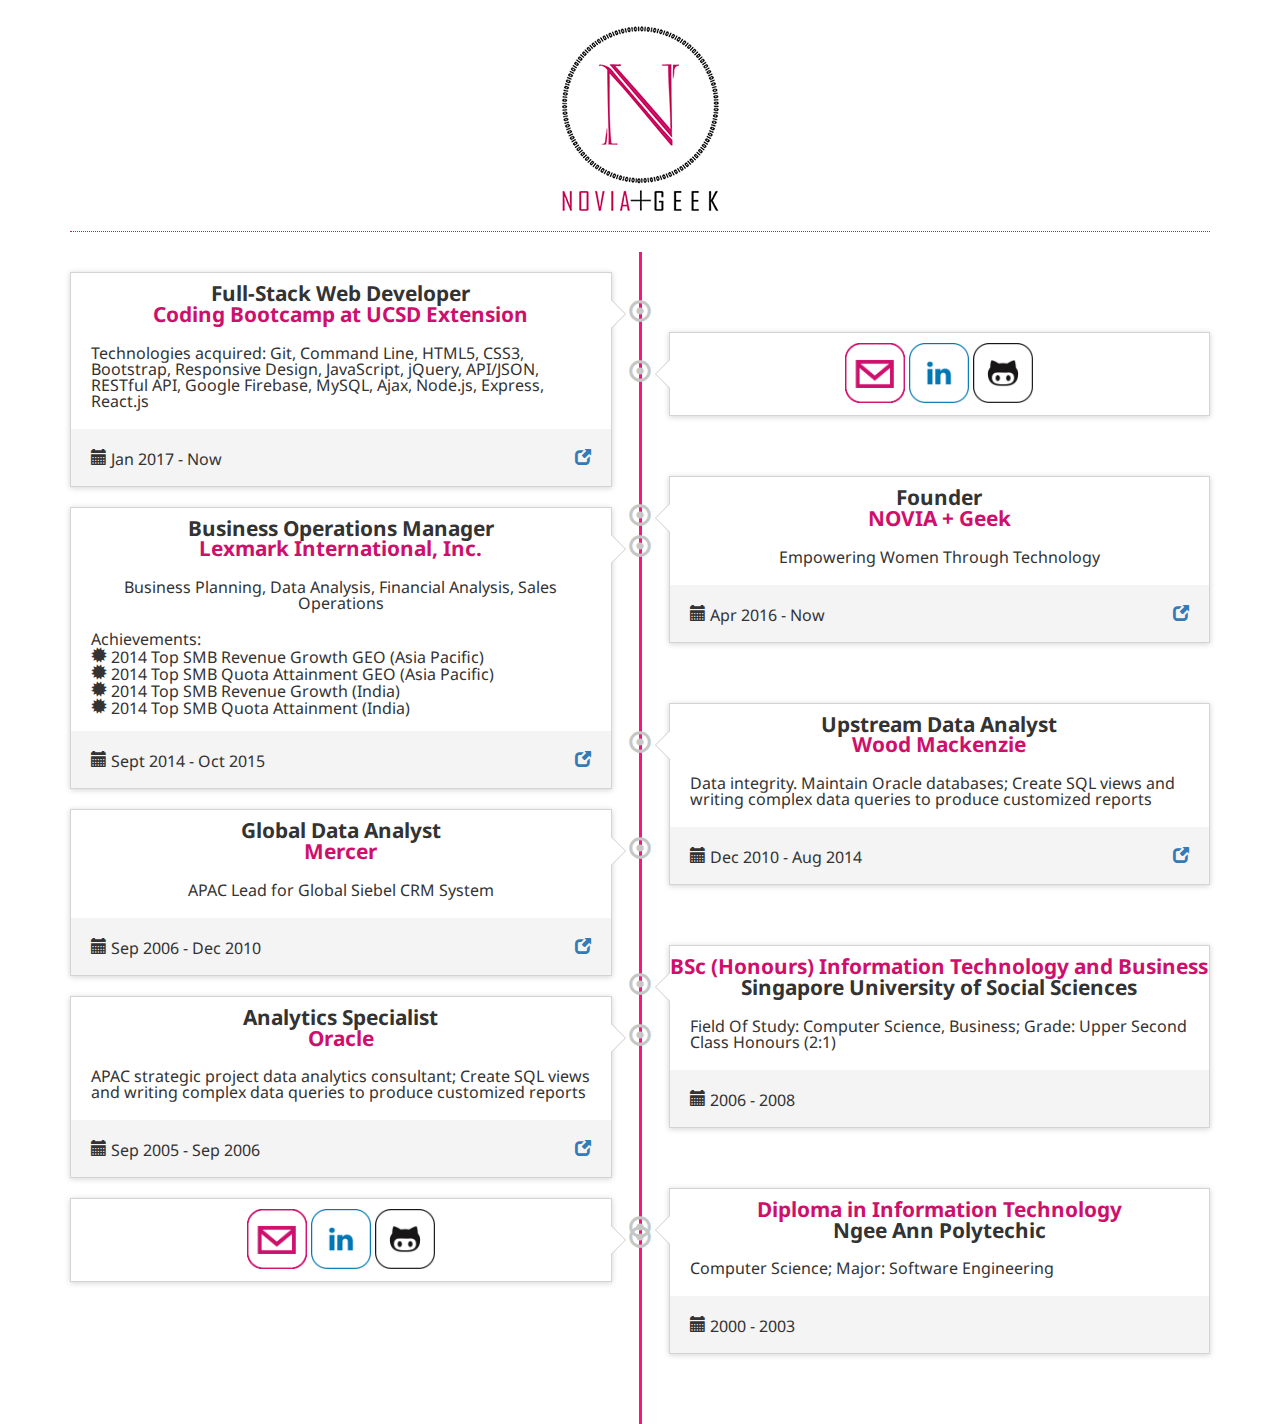
==== index.html @ 5fe635ec "updated portfolio with responsive" ====
<!DOCTYPE html>
<html>
<head>
    <title>Novia Lim</title>
    <!-- Bootstrap -->
    <link href="assets/css/bootstrap.min.css" rel="stylesheet">

    <link rel="stylesheet" type="text/css" href="assets/css/reset.css">
    <link rel="stylesheet" type="text/css" href="assets/css/style.css">
    <link rel="apple-touch-icon" sizes="180x180" href="favicons/apple-touch-icon.png">
  	<link rel="icon" type="image/png" href="favicons/favicon-32x32.png" sizes="32x32">
  	<link rel="icon" type="image/png" href="favicons/favicon-16x16.png" sizes="16x16">
  	<link rel="manifest" href="favicons/manifest.json">
  	<meta name="theme-color" content="#ffffff">

</head>
<body>

<div class="container">
    <div class="page-header text-center" style="border-bottom: 1px dotted #ce0f6c">
        <!-- <h1 id="timeline">Timeline 2.1</h1> -->
        <img class="displayed" src="assets/images/NoviaGeekLogo200.jpg" alt="NoviaGeekLogo">
    </div>
    <ul class="timeline">
        <li>
          <div class="timeline-badge primary"><a><i class="glyphicon glyphicon-record" rel="tooltip" title="Coding ninja" id=""></i></a></div>
          <div class="timeline-panel">
            <div class="timeline-heading textcenter">
            <label for='work5'>Full-Stack Web Developer <purple>Coding Bootcamp at UCSD Extension</purple></label>
              <!-- <img class="img-responsive" src="http://lorempixel.com/1600/500/sports/2" /> -->
              
            </div>
            <div class="timeline-body">
              <p>Technologies acquired: Git, Command Line, HTML5, CSS3, Bootstrap, Responsive Design, JavaScript, jQuery, API/JSON, RESTful API, Google Firebase, MySQL, Ajax, Node.js, Express, React.js</p>
              
            </div>
            
            <div class="timeline-footer">
                <i class="glyphicon glyphicon-calendar"><span> Jan 2017 - Now</span></i>
                <a class="pull-right glyphicon glyphicon-new-window"></a>
            </div>
          </div>
        </li>

        <li  class="timeline-inverted">
          <div class="timeline-badge primary"><a><i class="glyphicon glyphicon-record invert" rel="tooltip" title="Get in contact!" id=""></i></a></div>
          <div class="timeline-panel">
            
            <div class="sociallist timeline-footer textcenter">

              <a class="typeform-share link" href="https://novia29.typeform.com/to/hfpisZ" data-mode="drawer_left" style="" target="_blank" > <img class="displayed image-responsive" src="assets/images/email.png" title="Email me novialim@gmail.com" alt="emailLogo" style="width:60px;height:60px;"></a> <script> (function() { var qs, js, q, s, d = document, gi = d.getElementById, ce = d.createElement, gt = d.getElementsByTagName, id = "typef_orm_share", b = "https://s3-eu-west-1.amazonaws.com/share.typeform.com/"; if (!gi.call(d, id)) { js = ce.call(d, "script"); js.id = id; js.src = b + "share.js"; q = gt.call(d, "script")[0]; q.parentNode.insertBefore(js, q) } })() </script>
              
              <a href="https://www.linkedin.com/in/novialim/" target="blank">
                <img class="displayed image-responsive" src="assets/images/linkedin.png" alt="Linkedin" style="width: 60px">
              </a>
              <a href="https://github.com/novialim" target="blank">
                <img class="displayed image-responsive" src="assets/images/github.png" alt="Github" style="width: 60px">
              </a>
            </div>
          </div>
        </li>
       
        <li  class="timeline-inverted">
          <div class="timeline-badge primary"><a><i class="glyphicon glyphicon-record invert" rel="tooltip" title="She means business" id=""></i></a></div>
          <div class="timeline-panel">
            <div class="timeline-heading textcenter">
                <label for='work4'>Founder <purple>NOVIA + Geek</purple></label>
              
            </div>
            <div class="timeline-body textcenter">
              <p>Empowering Women Through Technology</p>
             
            </div>
            
            <div class="timeline-footer">
                <i class="glyphicon glyphicon-calendar"><span> Apr 2016 - Now</span></i>
                <a class="pull-right glyphicon glyphicon-new-window"></a>
            </div>
          </div>
        </li>
        <li>
          <div class="timeline-badge primary"><a><i class="glyphicon glyphicon-record" rel="tooltip" title="Dynamic, global information technology company." id=""></i></a></div>
          <div class="timeline-panel">
            <div class="timeline-heading textcenter">
              <label for='work3'>Business Operations Manager <purple>Lexmark International, Inc.</purple>              
            </div>
            <div class="timeline-body">
              <p class="textcenter">Business Planning, Data Analysis, Financial Analysis, Sales Operations</p>
              <pbr> Achievements: 
                <ul>
                  <li class="glyphicon glyphicon-certificate"><span> 2014 Top SMB Revenue Growth GEO (Asia Pacific)</span></li>
                  <li class="glyphicon glyphicon-certificate"><span> 2014 Top SMB Quota Attainment GEO (Asia Pacific)</span></li>
                  <li class="glyphicon glyphicon-certificate"><span> 2014 Top SMB Revenue Growth (India)</span></li>
                  <li class="glyphicon glyphicon-certificate"><span> 2014 Top SMB Quota Attainment (India)</span></li>
                </ul>
              </pbr>
              
            </div>
            
            <div class="timeline-footer">
                <i class="glyphicon glyphicon-calendar"><span> Sept 2014 - Oct 2015</span></i>
                <a class="pull-right glyphicon glyphicon-new-window"></a>
            </div>
          </div>
        </li>
        
        <li  class="timeline-inverted">
          <div class="timeline-badge primary"><a><i class="glyphicon glyphicon-record invert" rel="tooltip" title="Global leader in commercial intelligence for the energy, metals and mining industries" id=""></i></a></div>
          <div class="timeline-panel">
            <div class="timeline-heading textcenter">
              <label for='work2'>Upstream Data Analyst <purple>Wood Mackenzie</purple></label>              
            </div>

            <div class="timeline-body">
              <p>Data integrity. Maintain Oracle databases; Create SQL views and writing complex data queries to produce customized reports</p>
              
            </div>
            
            <div class="timeline-footer">
                <i class="glyphicon glyphicon-calendar"><span> Dec 2010 - Aug 2014</span></i>
                <a class="pull-right glyphicon glyphicon-new-window"></a>
            </div>
          </div>
        </li>
        <li>
          <div class="timeline-badge primary"><a><i class="glyphicon glyphicon-record" rel="tooltip" title="Global consulting leader in talent, health, retirement and investments." id=""></i></a></div>
          <div class="timeline-panel">
            <div class="timeline-heading textcenter">
              <label for='work1'>Global Data Analyst <purple>Mercer</purple></label>
              
            </div>
            <div class="timeline-body textcenter">
              <p>APAC Lead for Global Siebel CRM System</p>
              
            </div>
            
            <div class="timeline-footer">
                <i class="glyphicon glyphicon-calendar"><span> Sep 2006 - Dec 2010</span></i>
                <a class="pull-right glyphicon glyphicon-new-window"></a>
            </div>
          </div>
        </li>
        
        <li  class="timeline-inverted">
          <div class="timeline-badge primary"><a><i class="glyphicon glyphicon-record invert" rel="tooltip" title="Business & IT" id=""></i></a></div>
          <div class="timeline-panel">
            <div class="timeline-heading textcenter">
              <label for='work01'><purple>BSc (Honours) Information Technology and Business</purple>Singapore University of Social Sciences</label>
              
            </div>
            <div class="timeline-body">
              <p>
                <b>Field Of Study:</b> Computer Science, Business; <b>Grade:</b> Upper Second Class Honours (2:1)
              </p>
              
            </div>
            
            <div class="timeline-footer">
                <i class="glyphicon glyphicon-calendar"><span> 2006 - 2008</span></i>
                <!-- <a class="pull-right glyphicon glyphicon-new-window"></a> -->
            </div>
          </div>
        </li>
        
        <li  class="timeline-badge primary">
          <div class="timeline-badge primary"><a><i class="glyphicon glyphicon-record invert" rel="tooltip" title="It's more than Databases" id=""></i></a></div>
          <div class="timeline-panel">
            <div class="timeline-heading textcenter">
              <label for='work0'>Analytics Specialist <purple>Oracle</purple></label>
              
            </div>
            <div class="timeline-body">
              <p>APAC strategic project data analytics consultant; Create SQL views and writing complex data queries to produce customized reports</p>
              
            </div>
            
            <div class="timeline-footer">
                <i class="glyphicon glyphicon-calendar"><span> Sep 2005 - Sep 2006</span></i>
                <a class="pull-right glyphicon glyphicon-new-window"></a>
            </div>
          </div>
        </li>

         <li  class="timeline-inverted">
          <div class="timeline-badge primary"><a><i class="glyphicon glyphicon-record invert" rel="tooltip" title="Hello world!" id=""></i></a></div>
          <div class="timeline-panel">
            <div class="timeline-heading textcenter">
              <label for='work00'><purple>Diploma in Information Technology</purple>Ngee Ann Polytechic</label>
              
            </div>
            <div class="timeline-body">
              <p>
                Computer Science; <b>Major:</b> Software Engineering
              </p>
              
            </div>
            
            <div class="timeline-footer">
                <i class="glyphicon glyphicon-calendar"><span> 2000 - 2003</span></i>
                <!-- <a class="pull-right glyphicon glyphicon-new-window"></a> -->
            </div>
          </div>
        </li>
       
        <li>
          <div class="timeline-badge primary"><a><i class="glyphicon glyphicon-record invert" rel="tooltip" title="Get in contact!" id=""></i></a></div>
          <div class="timeline-panel">
            
            <div class="sociallist timeline-footer textcenter">

              <a class="typeform-share link" href="https://novia29.typeform.com/to/hfpisZ" data-mode="drawer_left" style="" target="_blank" > <img class="displayed image-responsive" src="assets/images/email.png" title="Email me novialim@gmail.com" alt="emailLogo" style="width:60px;height:60px;"></a> <script> (function() { var qs, js, q, s, d = document, gi = d.getElementById, ce = d.createElement, gt = d.getElementsByTagName, id = "typef_orm_share", b = "https://s3-eu-west-1.amazonaws.com/share.typeform.com/"; if (!gi.call(d, id)) { js = ce.call(d, "script"); js.id = id; js.src = b + "share.js"; q = gt.call(d, "script")[0]; q.parentNode.insertBefore(js, q) } })() </script>
              
              <a href="https://www.linkedin.com/in/novialim/" target="blank">
                <img class="displayed image-responsive" src="assets/images/linkedin.png" alt="Linkedin" style="width: 60px">
              </a>
              <a href="https://github.com/novialim" target="blank">
                <img class="displayed image-responsive" src="assets/images/github.png" alt="Github" style="width: 60px">
              </a>
            </div>
          </div>
        </li>

        <li class="clearfix" style="float: none;"></li>
    </ul>
</div>
	<!-- Bootstrap core JavaScript
    ================================================== -->
    <!-- Placed at the end of the document so the pages load faster -->
    <script type="text/javascript" src="https://ajax.googleapis.com/ajax/libs/jquery/1.11.2/jquery.min.js"></script>
    <script type="text/javascript" src="https://maxcdn.bootstrapcdn.com/bootstrap/3.3.4/js/bootstrap.min.js"></script>
    <script type="text/javascript" src="assets/js/javascript.js"></script>

</body>
</html>
---- assets/css/style.css ----
@import url(http://fonts.googleapis.com/css?family=Noto+Sans);

body {
  font-family: "Noto Sans", sans-serif;
}

.timeline {
  list-style: none;
  padding: 20px 0 20px;
  position: relative;
}
.timeline:before {
  top: 0;
  bottom: 0;
  position: absolute;
  content: " ";
  width: 3px;
  background-color: #f91383;
  left: 50%;
  margin-left: -1.5px;
}
.timeline > li {
  margin-bottom: 20px;
  position: relative;
  width: 50%;
  float: left;
  clear: left;
}
.timeline > li:before,
.timeline > li:after {
  content: " ";
  display: table;
}
.timeline > li:after {
  clear: both;
}
.timeline > li:before,
.timeline > li:after {
  content: " ";
  display: table;
}
.timeline > li:after {
  clear: both;
}
.timeline > li > .timeline-panel {
  width: 95%;
  float: left;
  border: 1px solid #d4d4d4;
  /*border-radius: 2px;*/
  /*padding: 20px;*/
  position: relative;
  -webkit-box-shadow: 0 1px 6px rgba(0, 0, 0, 0.175);
  box-shadow: 0 1px 6px rgba(0, 0, 0, 0.175);
}

.timeline > li > .timeline-panel:before {
  position: absolute;
  top: 26px;
  right: -15px;
  display: inline-block;
  border-top: 15px solid transparent;
  border-left: 15px solid #ccc;
  border-right: 0 solid #ccc;
  border-bottom: 15px solid transparent;
  content: " ";
}
.timeline > li > .timeline-panel:after {
  position: absolute;
  top: 27px;
  right: -14px;
  display: inline-block;
  border-top: 14px solid transparent;
  border-left: 14px solid #fff;
  border-right: 0 solid #fff;
  border-bottom: 14px solid transparent;
  content: " ";
}
.timeline > li > .timeline-badge {
  color: #fff;
  width: 24px;
  height: 24px;
  line-height: 50px;
  font-size: 1.4em;
  text-align: center;
  position: absolute;
  top: 16px;
  right: -12px;
  /*background-color: #999999;*/
  z-index: 100;
  /*
  border-top-right-radius: 50%;
  border-top-left-radius: 50%;
  border-bottom-right-radius: 50%;
  border-bottom-left-radius: 50%;
  */
}
.timeline > li.timeline-inverted > .timeline-panel {
  float: right;
}
.timeline > li.timeline-inverted > .timeline-panel:before {
  border-left-width: 0;
  border-right-width: 15px;
  left: -15px;
  right: auto;
}
.timeline > li.timeline-inverted > .timeline-panel:after {
  border-left-width: 0;
  border-right-width: 14px;
  left: -14px;
  right: auto;
}
.timeline-badge > a {
  color: #C5C7C5 !important;
}
.timeline-badge a:hover {
  color: #000 !important;
}
.timeline-title {
  margin-top: 0;
  color: inherit;
}
.timeline-body > p,
.timeline-body > ul {
    padding:20px;
    margin-bottom: 0;
}
.timeline-body > p + p {
  margin-top: 5px;
}

.timeline-body pbr {
  padding: 0 20px 0 20px;
  margin-top:0;
}
.timeline-body li {
  padding: 0 20px 0 20px;
  margin-top:0;
}

.timeline-body span {
  font-family: "Noto Sans", sans-serif;  
}

.timeline-panel .sociallist{
    padding:10px;
    background-color:#ffffff;
}

.timeline-footer {
    padding:20px;
    background-color:#f4f4f4;
}

.timeline-footer span {
  font-family: "Noto Sans", sans-serif;  
}

.timeline-footer > a{
    cursor: pointer;
    text-decoration: none;
}

.timeline-footer .displayed{
    cursor: pointer;
    text-decoration: none;
}

.tooltip{

    position:absolute;
    z-index:1020;
    display:block;
    visibility:visible;
    padding:5px;
    font-size:11px;
    opacity:0;
    filter:alpha(opacity=0);
    
}
.tooltip.in{
    /*opacity:0;
    filter:alpha(opacity=80);*/
    
}
.tooltip.top{
    margin-top:-2px;
}
.tooltip.right{
    margin-left:2px;
}
.tooltip.bottom{
    margin-top:2px;
}
.tooltip.left{
    margin-left:-2px;
}
.tooltip.top .tooltip-arrow{
    bottom:0;
    left:0;
    margin-left:0;
    border-left:0 solid transparent;
    border-right:5px solid transparent;
    border-top:0 solid #000;
}
.tooltip.left .tooltip-arrow{
    bottom:0;
    left:0;
    margin-left:0;
    border-left:0 solid transparent;
    border-right:5px solid transparent;
    border-top:0 solid #000;
}
.tooltip.bottom .tooltip-arrow{
    bottom:0;
    left:0;
    margin-left:0;
    border-left:0 solid transparent;
    border-right:5px solid transparent;
    border-top:0 solid #000;
}
.tooltip.right .tooltip-arrow{
    bottom:0;
    left:0;
    margin-left:0;
    border-left:0 solid transparent;
    border-right:5px solid transparent;
    border-top:0 solid #000;
}
.tooltip-inner{
    width:200px;
    padding:3px 8px;
    color:#fff;
    text-align:center;
    text-decoration:none;
    background-color:#313131;
    -webkit-border-radius:0px;
    -moz-border-radius:0px;
    border-radius:0px;
}
.tooltip-arrow{
    position:absolute;
    width:0;
    height:0;
}
.timeline > li.timeline-inverted{
  float: right; 
  clear: right;
  margin-top: 30px;
  margin-bottom: 30px;
}
.timeline > li:nth-child(2){
  margin-top: 60px;
}
.timeline > li.timeline-inverted > .timeline-badge{
  left: -12px;
}

@media (max-width: 767px) {
    ul.timeline:before {
        left: 40px;
    }

    ul.timeline > li {
      margin-bottom: 20px;
      position: relative;
      width:100%;
      float: left;
      clear: left;
    }
    ul.timeline > li > .timeline-panel {
        width: calc(100% - 90px);
        width: -moz-calc(100% - 90px);
        width: -webkit-calc(100% - 90px);
    }

    ul.timeline > li > .timeline-badge {
        left: 28px;
        margin-left: 0;
        top: 16px;
    }

    ul.timeline > li > .timeline-panel {
        float: right;
    }

        ul.timeline > li > .timeline-panel:before {
            border-left-width: 0;
            border-right-width: 15px;
            left: -15px;
            right: auto;
        }

        ul.timeline > li > .timeline-panel:after {
            border-left-width: 0;
            border-right-width: 14px;
            left: -14px;
            right: auto;
        }
    
.timeline > li.timeline-inverted{
  float: left; 
  clear: left;
  margin-top: 30px;
  margin-bottom: 30px;
}

.timeline > li.timeline-inverted > .timeline-badge{
  left: 28px;
}
}

label {
  padding-top: 10px;
  font-size: 1.3em;
  font-weight: bold;
  z-index: 100;
  
}

label purple {
  display: block;
  color: #ce0f6c;
}

.textcenter {
  text-align: center;
}
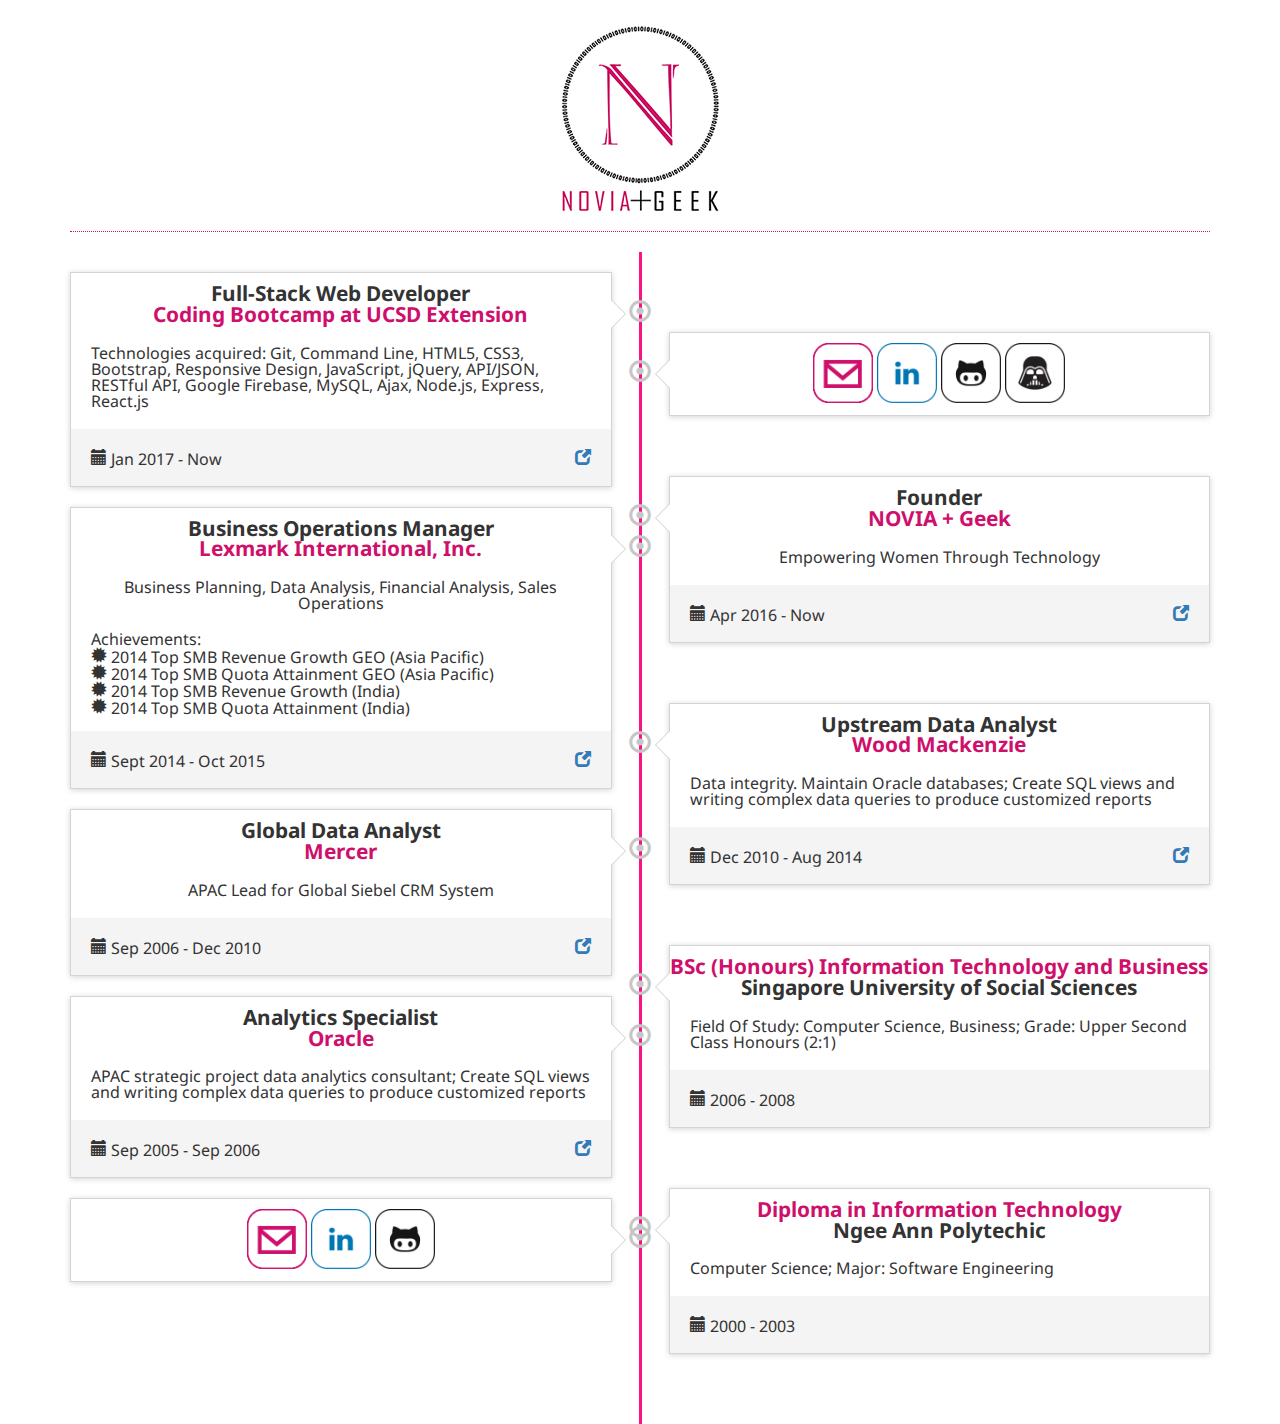
==== commit a084619b: "updated portfolio with github starwars link" ====
--- a/index.html
+++ b/index.html
@@ -56,6 +56,11 @@
               <a href="https://github.com/novialim" target="blank">
                 <img class="displayed image-responsive" src="assets/images/github.png" alt="Github" style="width: 60px">
               </a>
+
+              <a href="https://novialim.github.io/Hangman-StarWars/" target="blank">
+                <img class="displayed image-responsive" src="assets/images/starwarshangman.png" alt="Github Star Wars Hangman" style="width: 60px">
+              </a>
+
             </div>
           </div>
         </li>
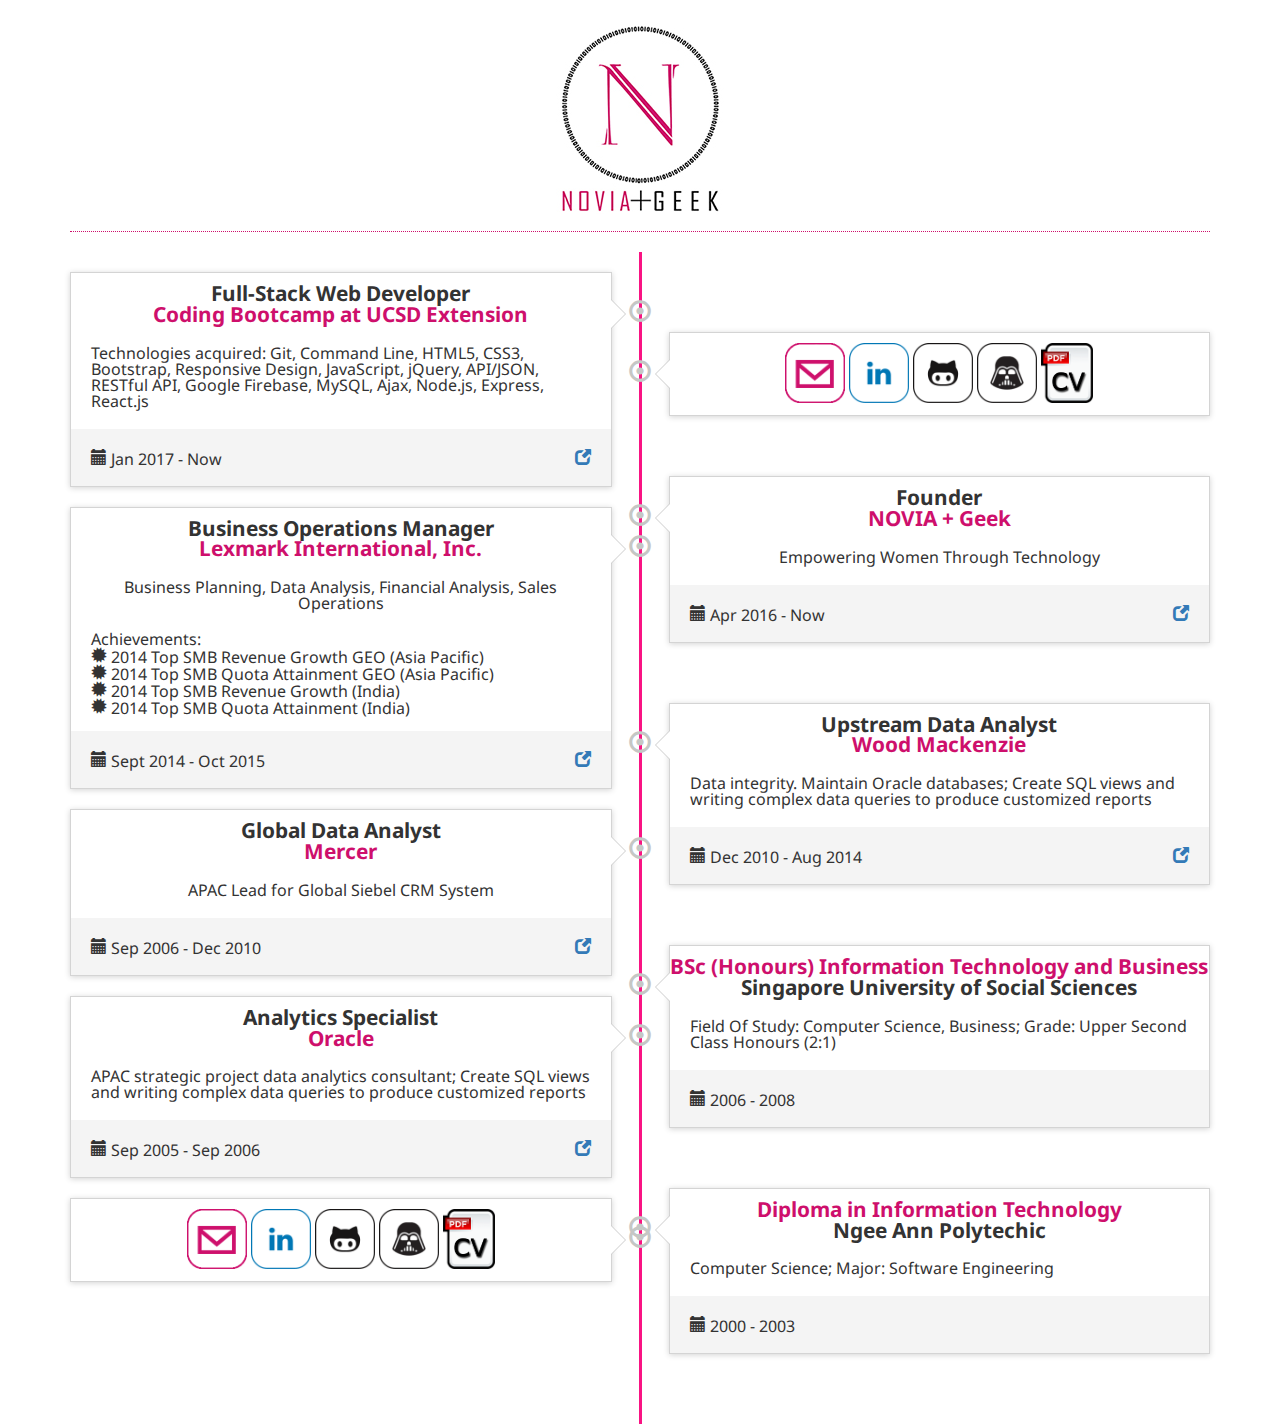
==== commit 384c6797: "Added CV download link" ====
--- a/index.html
+++ b/index.html
@@ -1,6 +1,10 @@
 <!DOCTYPE html>
 <html>
 <head>
+    <meta charset="utf-8">
+    <meta http-equiv="X-UA-Compatible" content="IE=edge">
+    <meta name="viewport" content="width=device-width, initial-scale=1">
+    <!-- The above 3 meta tags *must* come first in the head; any other head content must come *after* these tags -->
     <title>Novia Lim</title>
     <!-- Bootstrap -->
     <link href="assets/css/bootstrap.min.css" rel="stylesheet">
@@ -37,7 +41,7 @@
             
             <div class="timeline-footer">
                 <i class="glyphicon glyphicon-calendar"><span> Jan 2017 - Now</span></i>
-                <a class="pull-right glyphicon glyphicon-new-window"></a>
+                <a class="pull-right glyphicon glyphicon-new-window" href="https://www.linkedin.com/in/novialim/" target="blank"></a>
             </div>
           </div>
         </li>
@@ -57,8 +61,12 @@
                 <img class="displayed image-responsive" src="assets/images/github.png" alt="Github" style="width: 60px">
               </a>
 
-              <a href="https://novialim.github.io/Hangman-StarWars/" target="blank">
+              <a href="https://novialim.github.io/Hangman-StarWarsDesktop/" target="blank">
                 <img class="displayed image-responsive" src="assets/images/starwarshangman.png" alt="Github Star Wars Hangman" style="width: 60px">
+              </a>
+
+              <a href="http://novialim.com/assets/novialimExecCV.pdf" target="blank">
+                <img class="displayed image-responsive" src="assets/images/CV.png" alt="Novia Lim's CV" style="height: 60px">
               </a>
 
             </div>
@@ -79,7 +87,8 @@
             
             <div class="timeline-footer">
                 <i class="glyphicon glyphicon-calendar"><span> Apr 2016 - Now</span></i>
-                <a class="pull-right glyphicon glyphicon-new-window"></a>
+
+                <a class="pull-right glyphicon glyphicon-new-window" href="https://www.linkedin.com/in/novialim/" target="blank"></a>
             </div>
           </div>
         </li>
@@ -104,7 +113,7 @@
             
             <div class="timeline-footer">
                 <i class="glyphicon glyphicon-calendar"><span> Sept 2014 - Oct 2015</span></i>
-                <a class="pull-right glyphicon glyphicon-new-window"></a>
+                <a class="pull-right glyphicon glyphicon-new-window" href="https://www.linkedin.com/in/novialim/" target="blank"></a>
             </div>
           </div>
         </li>
@@ -123,7 +132,7 @@
             
             <div class="timeline-footer">
                 <i class="glyphicon glyphicon-calendar"><span> Dec 2010 - Aug 2014</span></i>
-                <a class="pull-right glyphicon glyphicon-new-window"></a>
+                <a class="pull-right glyphicon glyphicon-new-window" href="https://www.linkedin.com/in/novialim/" target="blank"></a>
             </div>
           </div>
         </li>
@@ -141,7 +150,7 @@
             
             <div class="timeline-footer">
                 <i class="glyphicon glyphicon-calendar"><span> Sep 2006 - Dec 2010</span></i>
-                <a class="pull-right glyphicon glyphicon-new-window"></a>
+                <a class="pull-right glyphicon glyphicon-new-window" href="https://www.linkedin.com/in/novialim/" target="blank"></a>
             </div>
           </div>
         </li>
@@ -181,7 +190,7 @@
             
             <div class="timeline-footer">
                 <i class="glyphicon glyphicon-calendar"><span> Sep 2005 - Sep 2006</span></i>
-                <a class="pull-right glyphicon glyphicon-new-window"></a>
+                <a class="pull-right glyphicon glyphicon-new-window" href="https://www.linkedin.com/in/novialim/" target="blank"></a>
             </div>
           </div>
         </li>
@@ -221,6 +230,15 @@
               <a href="https://github.com/novialim" target="blank">
                 <img class="displayed image-responsive" src="assets/images/github.png" alt="Github" style="width: 60px">
               </a>
+
+              <a href="https://novialim.github.io/Hangman-StarWarsDesktop/" target="blank">
+                <img class="displayed image-responsive" src="assets/images/starwarshangman.png" alt="Github Star Wars Hangman" style="width: 60px">
+              </a>
+
+              <a href="http://novialim.com/assets/novialimExecCV.pdf" target="blank">
+                <img class="displayed image-responsive" src="assets/images/CV.png" alt="Novia Lim's CV" style="height: 60px">
+              </a>
+
             </div>
           </div>
         </li>
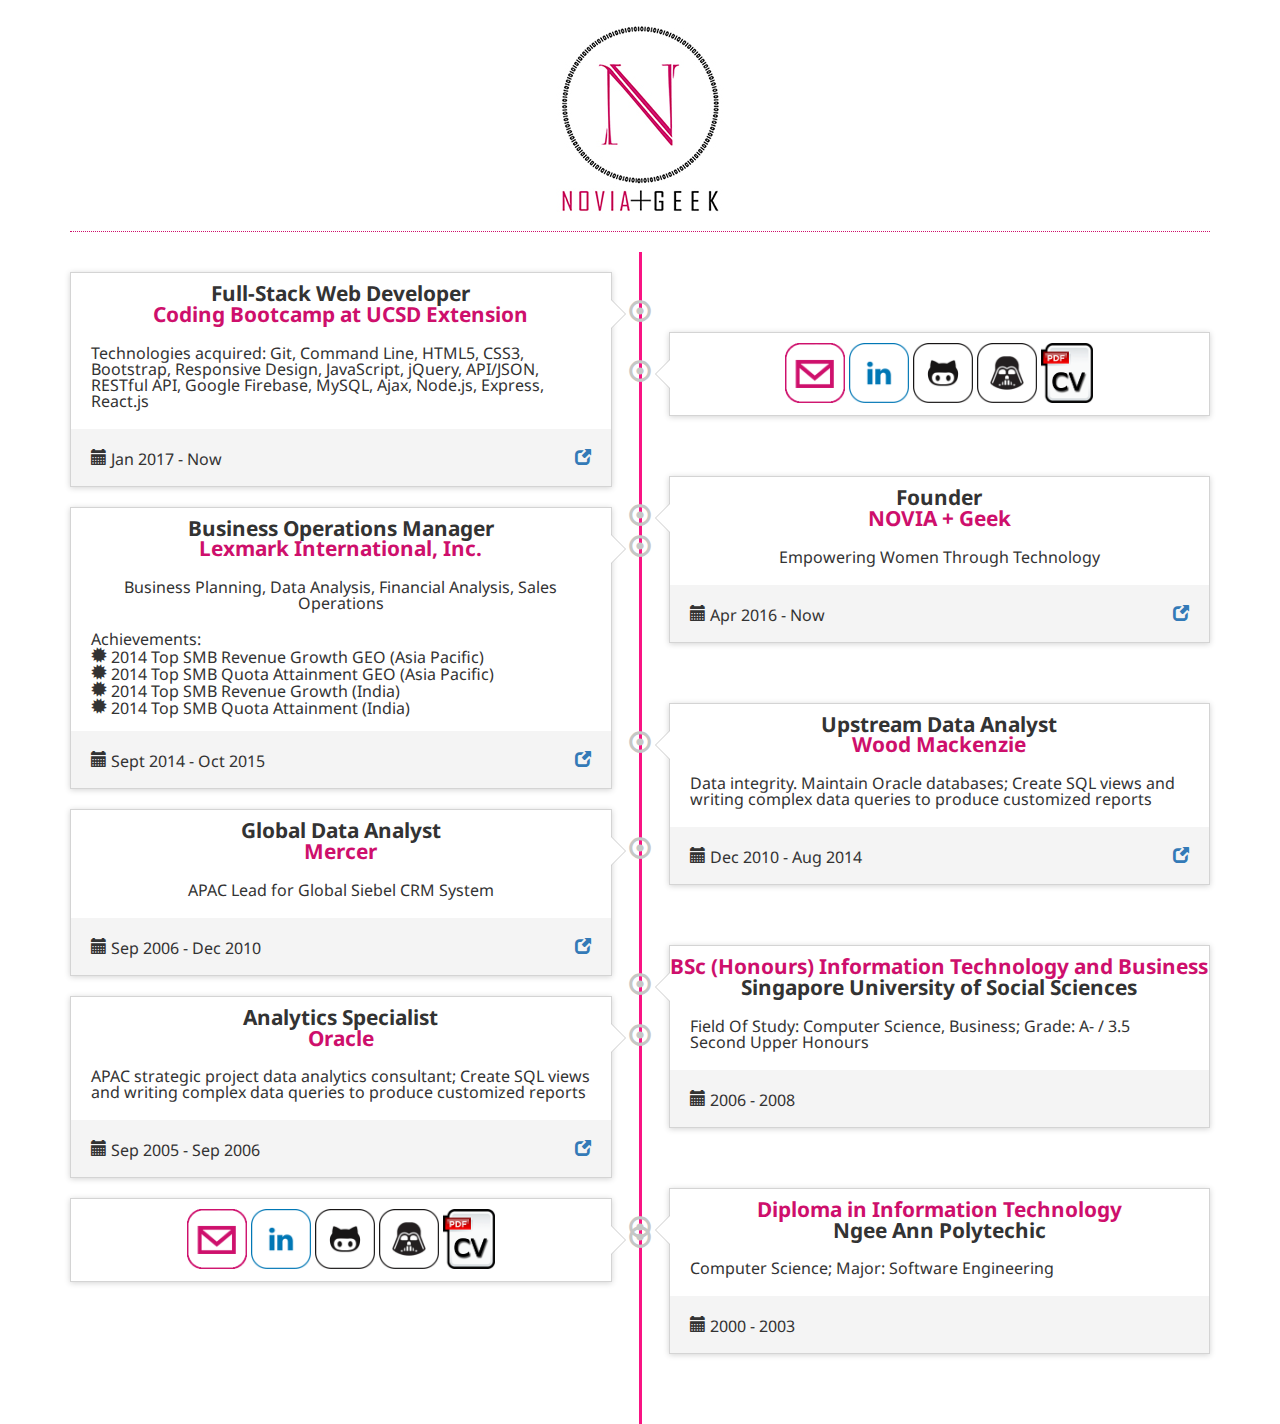
==== commit 217ccee3: "updated info" ====
--- a/index.html
+++ b/index.html
@@ -164,7 +164,7 @@
             </div>
             <div class="timeline-body">
               <p>
-                <b>Field Of Study:</b> Computer Science, Business; <b>Grade:</b> Upper Second Class Honours (2:1)
+                <b>Field Of Study:</b> Computer Science, Business; <b>Grade:</b> A- / 3.5 Second Upper Honours 
               </p>
               
             </div>
